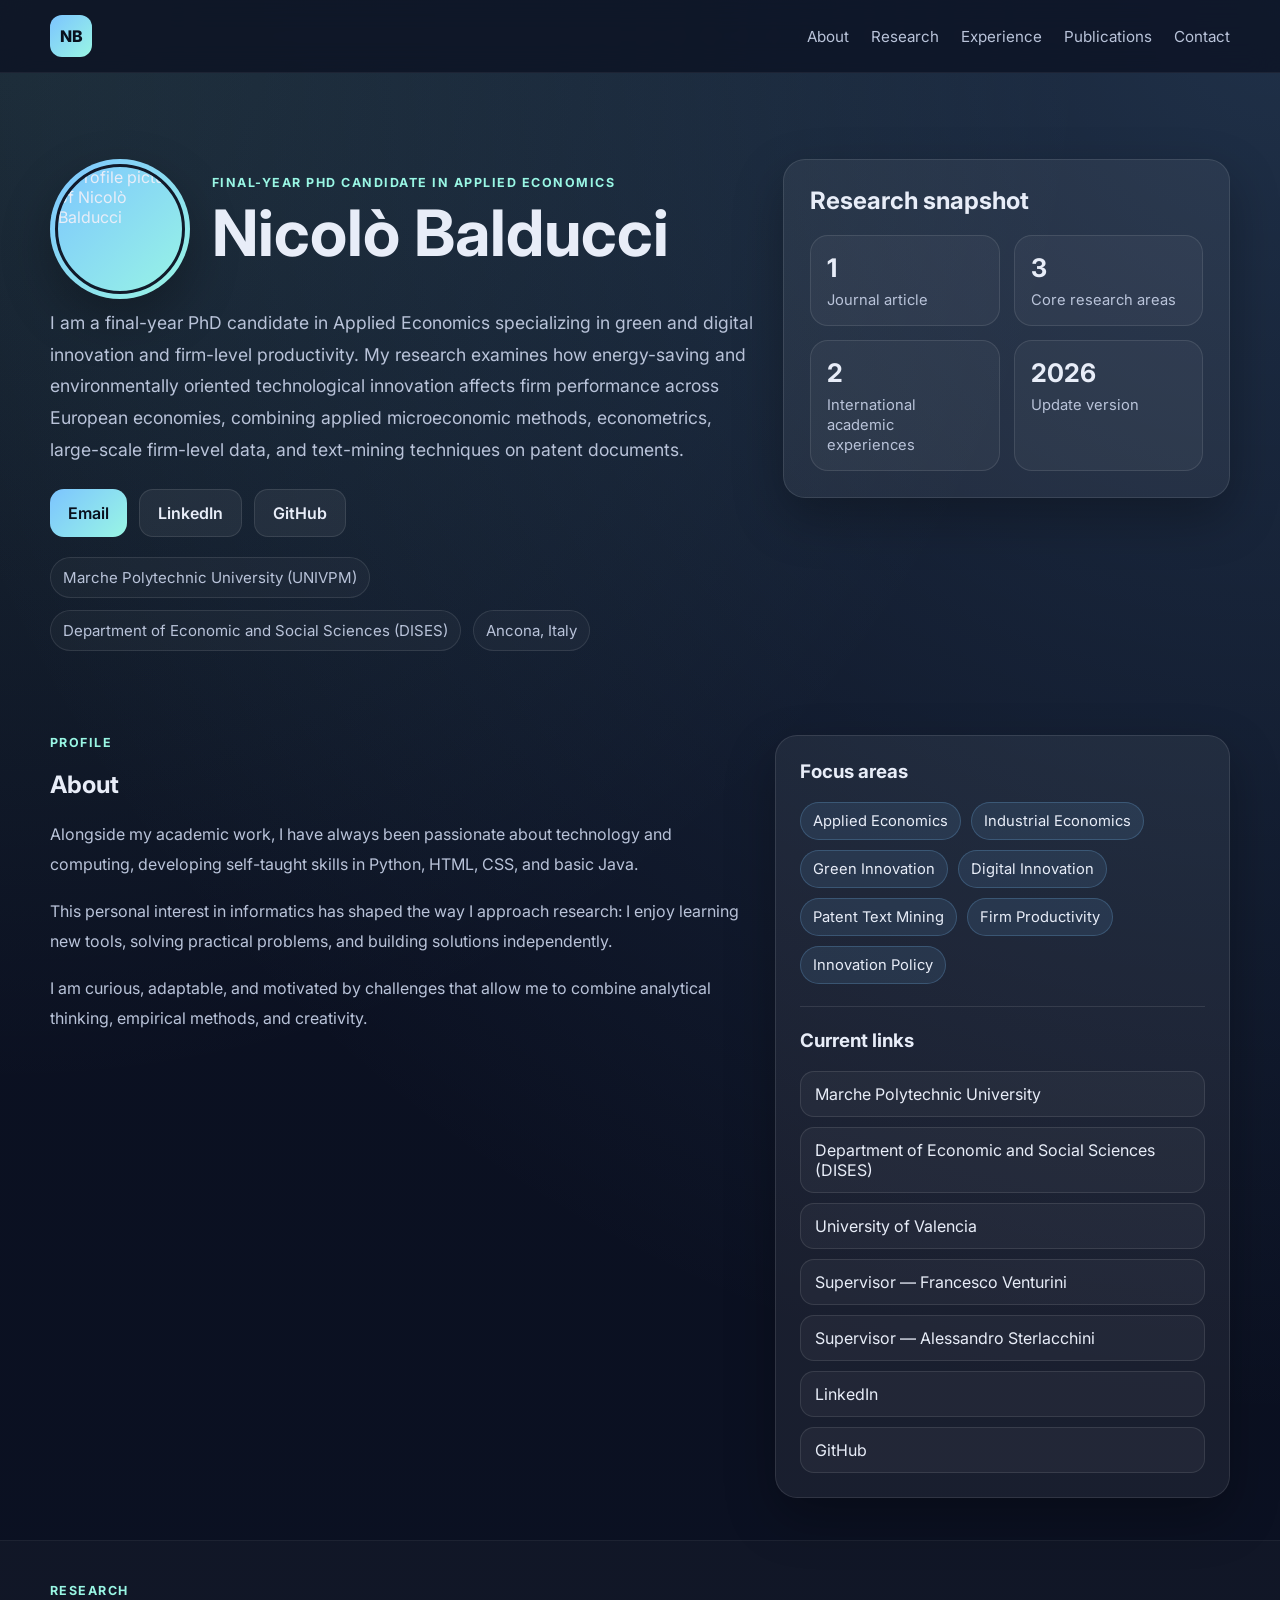
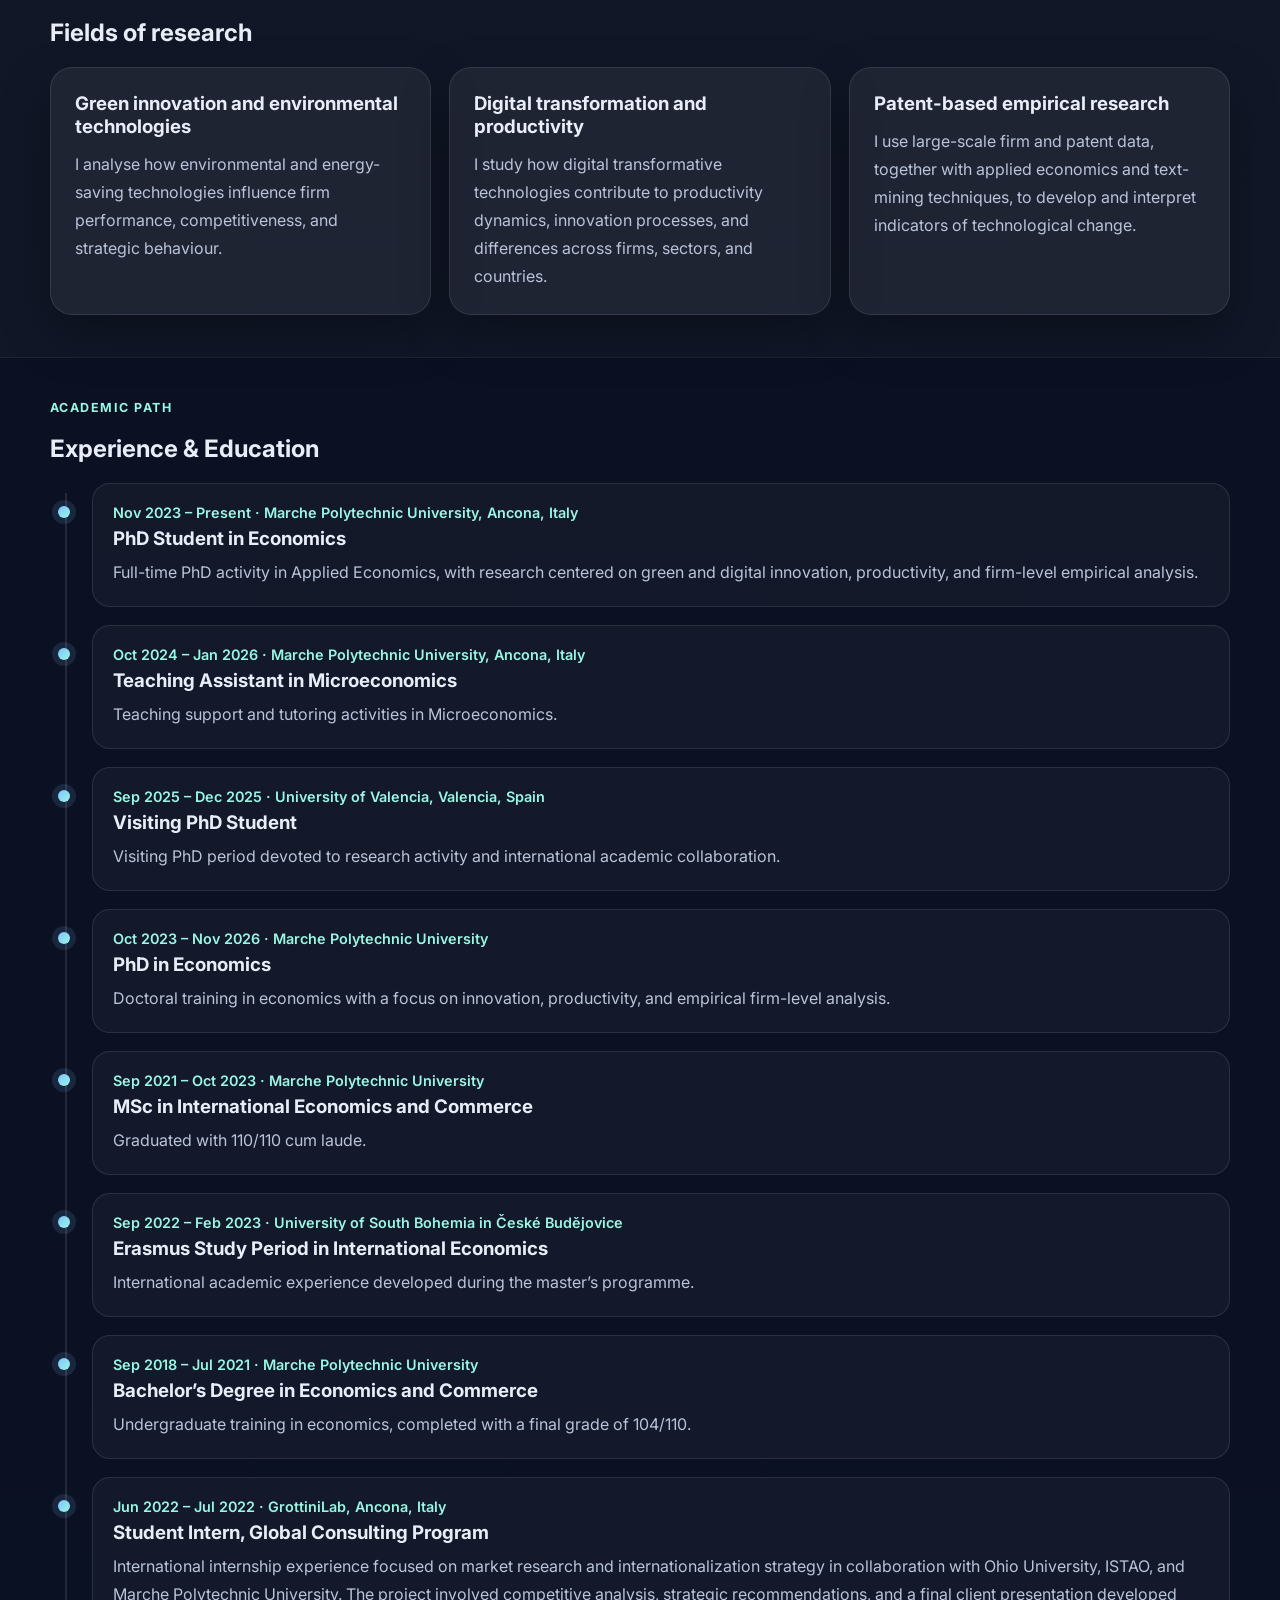
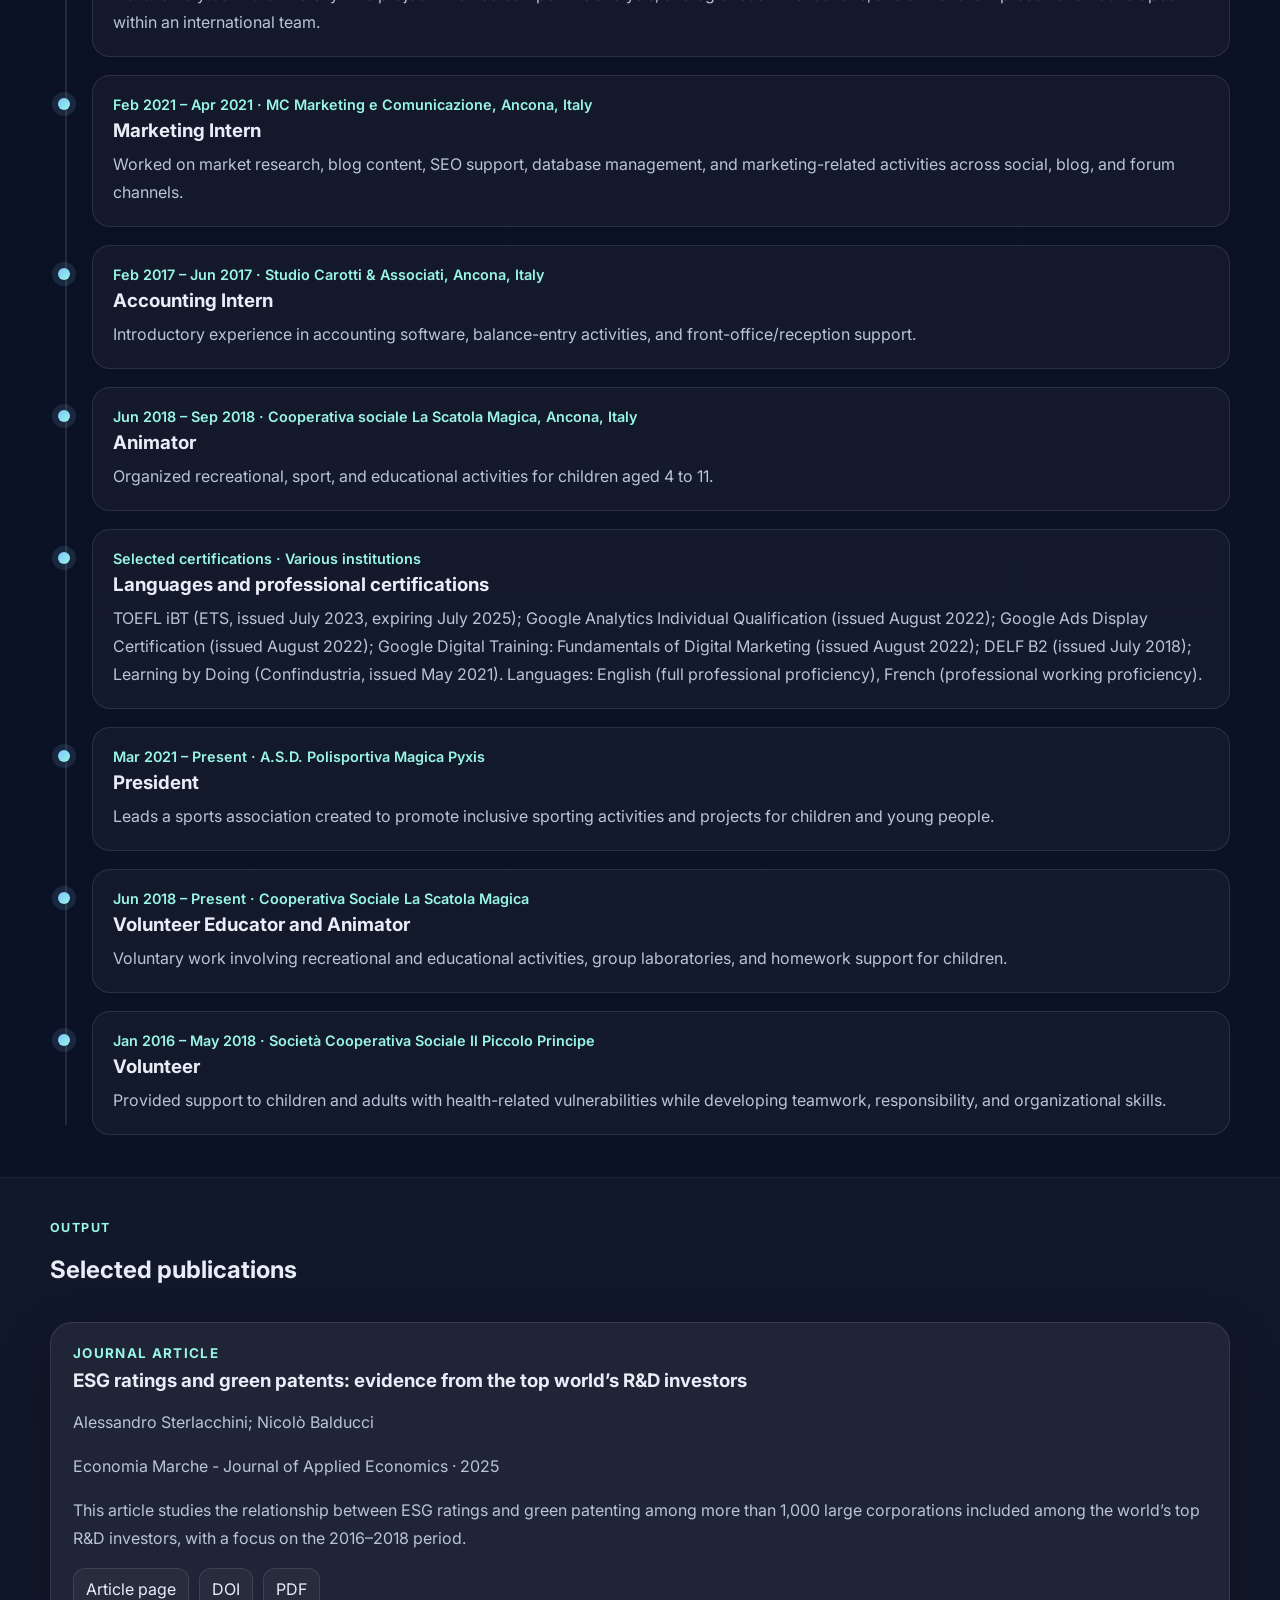
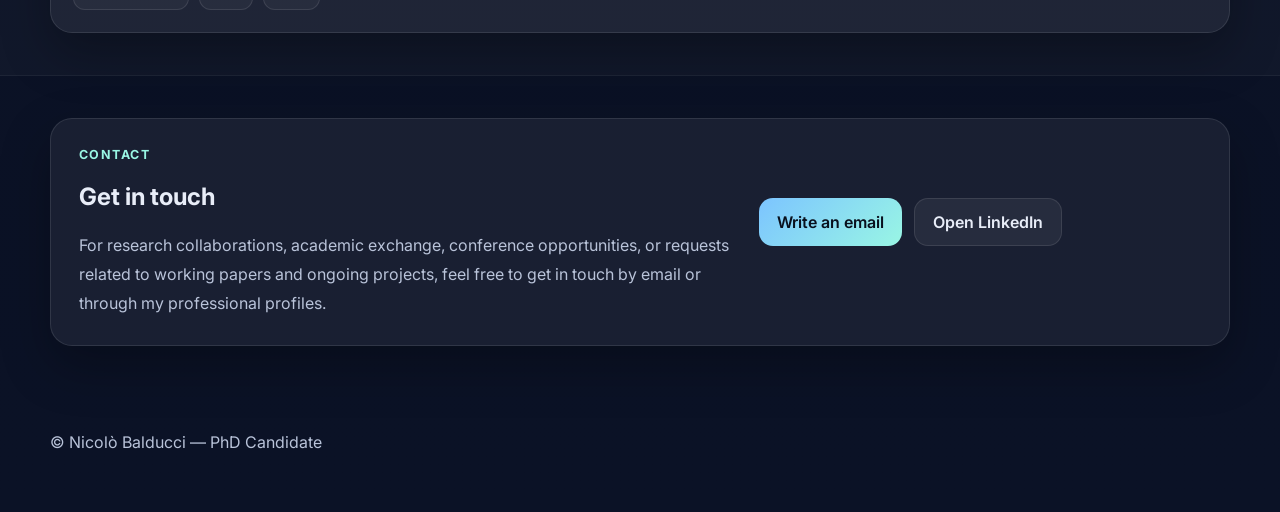
==== index.html @ 49cfbae8 "Initial portfolio upload" ====
<!DOCTYPE html>
<html lang="en">
<head>
  <meta charset="UTF-8" />
  <meta name="viewport" content="width=device-width, initial-scale=1.0" />
  <title>Nicolò Balducci | Portfolio</title>
  <meta name="description" content="Academic website of Nicolò Balducci, PhD candidate in Applied Economics." />
  <link rel="preconnect" href="https://fonts.googleapis.com">
  <link rel="preconnect" href="https://fonts.gstatic.com" crossorigin>
  <link href="https://fonts.googleapis.com/css2?family=Inter:wght@400;500;600;700;800&display=swap" rel="stylesheet">
  <link rel="stylesheet" href="styles.css" />
</head>
<body>
  <header class="site-header">
    <div class="container nav-wrap">
      <a class="brand" href="#top">NB</a>
      <nav class="nav">
        <a href="#about">About</a>
        <a href="#research">Research</a>
        <a href="#experience">Experience</a>
        <a href="#publications">Publications</a>
        <a href="#contact">Contact</a>
      </nav>
    </div>
  </header>

  <main id="top">
    <section class="hero">
      <div class="container hero-grid">
        <div>
          <div class="hero-intro">
            <div class="hero-photo-wrap">
              <img id="hero-photo" class="hero-photo" alt="Profile picture of Nicolò Balducci" />
            </div>
            <div>
              <p class="eyebrow" id="hero-role"></p>
              <h1 id="hero-name"></h1>
            </div>
          </div>
          <p class="hero-text" id="hero-summary"></p>
          <div class="hero-actions" id="hero-actions"></div>
          <ul class="meta-list" id="hero-meta"></ul>
        </div>
        <aside class="hero-card">
          <h2>Research snapshot</h2>
          <div class="stat-grid" id="stats"></div>
        </aside>
      </div>
    </section>

    <section class="section" id="about">
      <div class="container two-col">
        <div>
          <p class="section-label">Profile</p>
          <h2>About</h2>
          <div id="about-content" class="prose"></div>
        </div>
        <div class="panel">
          <h3>Focus areas</h3>
          <ul class="tag-list" id="research-tags"></ul>
          <div class="divider"></div>
          <h3>Current links</h3>
          <div class="links-list" id="profile-links"></div>
        </div>
      </div>
    </section>

    <section class="section alt" id="research">
      <div class="container">
        <p class="section-label">Research</p>
        <h2>Fields of research</h2>
        <div class="card-grid" id="research-grid"></div>
      </div>
    </section>

    <section class="section" id="experience">
      <div class="container">
        <p class="section-label">Academic path</p>
        <h2>Experience & Education</h2>
        <div class="timeline" id="timeline"></div>
      </div>
    </section>

    <section class="section alt" id="publications">
      <div class="container">
        <div class="section-head">
          <div>
            <p class="section-label">Output</p>
            <h2>Selected publications</h2>
          </div>
          <p class="section-note"></p>
        </div>
        <div class="publication-list" id="publication-list"></div>
      </div>
    </section>

    <section class="section" id="contact">
      <div class="container contact-box">
        <div>
          <p class="section-label">Contact</p>
          <h2>Get in touch</h2>
          <p id="contact-text"></p>
        </div>
        <div class="contact-actions" id="contact-actions"></div>
      </div>
    </section>
  </main>

  <footer class="site-footer">
    <div class="container footer-wrap">
      <p id="footer-text"></p>
      <p class="footer-note"></p>
    </div>
  </footer>

  <script src="data.js"></script>
  <script src="script.js"></script>
</body>
</html>
---- styles.css ----
:root {
  --bg: #0b1020;
  --bg-soft: #121933;
  --panel: rgba(255,255,255,0.06);
  --panel-strong: rgba(255,255,255,0.09);
  --text: #e8edf8;
  --muted: #b9c3d9;
  --accent: #7cc4ff;
  --accent-2: #99f6e4;
  --border: rgba(255,255,255,0.10);
  --shadow: 0 20px 50px rgba(0,0,0,0.28);
  --radius: 22px;
  --max: 1180px;
}
* { box-sizing: border-box; }
html { scroll-behavior: smooth; }
body {
  margin: 0;
  font-family: 'Inter', system-ui, sans-serif;
  background:
    radial-gradient(circle at top right, rgba(124,196,255,0.18), transparent 26%),
    radial-gradient(circle at top left, rgba(153,246,228,0.12), transparent 20%),
    linear-gradient(180deg, #0b1020 0%, #0b1226 100%);
  color: var(--text);
}
.container { width: min(var(--max), calc(100% - 32px)); margin: 0 auto; }
.site-header {
  position: sticky; top: 0; z-index: 30;
  backdrop-filter: blur(14px);
  background: rgba(11,16,32,0.72);
  border-bottom: 1px solid rgba(255,255,255,0.06);
}
.nav-wrap {
  display: flex; align-items: center; justify-content: space-between;
  min-height: 72px;
}
.brand {
  display: inline-grid; place-items: center;
  width: 42px; height: 42px; border-radius: 12px;
  background: linear-gradient(135deg, var(--accent), var(--accent-2));
  color: #09101d; font-weight: 800; text-decoration: none;
}
.nav { display: flex; gap: 22px; flex-wrap: wrap; }
.nav a { color: var(--muted); text-decoration: none; font-size: 0.95rem; }
.nav a:hover { color: var(--text); }
.hero { padding: 86px 0 42px; }
.hero-grid {
  display: grid; grid-template-columns: 1.5fr 0.95fr; gap: 28px; align-items: start;
}

.hero-intro {
  display: grid;
  grid-template-columns: 140px 1fr;
  gap: 22px;
  align-items: center;
  margin-bottom: 8px;
}
.hero-photo-wrap {
  width: 140px;
  height: 140px;
  border-radius: 50%;
  padding: 5px;
  background: linear-gradient(135deg, var(--accent), var(--accent-2));
  box-shadow: var(--shadow);
}
.hero-photo {
  width: 100%;
  height: 100%;
  display: block;
  object-fit: cover;
  object-position: center top;
  border-radius: 50%;
  border: 3px solid rgba(11,16,32,0.95);
}
.eyebrow, .section-label {
  text-transform: uppercase; letter-spacing: 0.12em; color: var(--accent-2);
  font-weight: 700; font-size: 0.78rem; margin: 0 0 10px;
}
h1 { font-size: clamp(2.2rem, 5vw, 4.5rem); line-height: 1.02; margin: 0 0 18px; }
.hero-text {
  color: var(--muted); font-size: 1.1rem; line-height: 1.8; max-width: 780px; margin: 0 0 24px;
}
.hero-actions, .contact-actions { display: flex; flex-wrap: wrap; gap: 12px; margin-bottom: 20px; }
.button, .button-secondary {
  padding: 13px 18px; border-radius: 14px; text-decoration: none; font-weight: 600;
  display: inline-flex; align-items: center; gap: 8px; transition: transform .2s ease, opacity .2s ease;
}
.button { background: linear-gradient(135deg, var(--accent), var(--accent-2)); color: #09101d; }
.button-secondary { background: var(--panel); color: var(--text); border: 1px solid var(--border); }
.button:hover, .button-secondary:hover { transform: translateY(-1px); opacity: 0.95; }
.meta-list {
  list-style: none; padding: 0; margin: 0; display: flex; flex-wrap: wrap; gap: 12px;
}
.meta-list li {
  padding: 10px 12px; border: 1px solid var(--border); border-radius: 999px; color: var(--muted);
  background: rgba(255,255,255,0.03); font-size: 0.94rem;
}
.hero-card, .panel, .research-card, .pub-card, .contact-box {
  background: var(--panel); border: 1px solid var(--border); border-radius: var(--radius); box-shadow: var(--shadow);
}
.hero-card { padding: 26px; }
.hero-card h2, .panel h3 { margin-top: 0; }
.stat-grid {
  display: grid; grid-template-columns: 1fr 1fr; gap: 14px;
}
.stat {
  background: rgba(255,255,255,0.04); border: 1px solid var(--border); border-radius: 18px; padding: 16px;
}
.stat strong { display: block; font-size: 1.6rem; margin-bottom: 6px; }
.stat span { color: var(--muted); font-size: 0.92rem; }
.section { padding: 42px 0; }
.section.alt { background: rgba(255,255,255,0.025); border-top: 1px solid rgba(255,255,255,0.05); border-bottom: 1px solid rgba(255,255,255,0.05); }
.two-col { display: grid; grid-template-columns: 1.3fr 0.85fr; gap: 28px; }
.prose p { color: var(--muted); line-height: 1.9; margin: 0 0 16px; }
.panel { padding: 24px; }
.tag-list {
  list-style: none; padding: 0; margin: 0; display: flex; flex-wrap: wrap; gap: 10px;
}
.tag-list li {
  padding: 9px 12px; border-radius: 999px; background: rgba(124,196,255,0.10); border: 1px solid rgba(124,196,255,0.22);
  color: var(--text); font-size: 0.92rem;
}
.divider { height: 1px; background: var(--border); margin: 22px 0; }
.links-list { display: grid; gap: 10px; }
.links-list a { color: var(--text); text-decoration: none; padding: 12px 14px; border-radius: 14px; background: rgba(255,255,255,0.04); border: 1px solid var(--border); }
.card-grid {
  display: grid; grid-template-columns: repeat(3, 1fr); gap: 18px;
}
.research-card { padding: 24px; }
.research-card h3 { margin-top: 0; margin-bottom: 12px; }
.research-card p { margin: 0; color: var(--muted); line-height: 1.75; }
.timeline { position: relative; display: grid; gap: 18px; }
.timeline::before {
  content: ''; position: absolute; left: 15px; top: 10px; bottom: 10px; width: 2px; background: rgba(255,255,255,0.10);
}
.timeline-item {
  position: relative; margin-left: 42px; background: rgba(255,255,255,0.035); border: 1px solid var(--border);
  padding: 20px; border-radius: 18px;
}
.timeline-item::before {
  content: ''; position: absolute; left: -35px; top: 22px; width: 12px; height: 12px; border-radius: 50%;
  background: linear-gradient(135deg, var(--accent), var(--accent-2)); box-shadow: 0 0 0 6px rgba(124,196,255,0.12);
}
.timeline-meta { color: var(--accent-2); font-size: 0.9rem; font-weight: 600; margin-bottom: 6px; }
.timeline-item h3 { margin: 0 0 8px; }
.timeline-item p { margin: 0; color: var(--muted); line-height: 1.75; }
.section-head { display: flex; justify-content: space-between; align-items: end; gap: 18px; margin-bottom: 18px; }
.section-note { color: var(--muted); }
.publication-list { display: grid; gap: 18px; }
.pub-card { padding: 22px; }
.pub-type { color: var(--accent-2); font-size: 0.84rem; text-transform: uppercase; letter-spacing: 0.10em; font-weight: 700; }
.pub-card h3 { margin: 8px 0 10px; }
.pub-authors, .pub-meta, .pub-abstract { color: var(--muted); line-height: 1.75; }
.pub-links { display: flex; flex-wrap: wrap; gap: 10px; margin-top: 14px; }
.pub-links a {
  text-decoration: none; color: var(--text); background: rgba(255,255,255,0.04); border: 1px solid var(--border);
  padding: 10px 12px; border-radius: 12px;
}
.contact-box {
  padding: 28px; display: grid; grid-template-columns: 1.2fr 0.8fr; gap: 18px; align-items: center;
}
#contact-text { color: var(--muted); line-height: 1.8; margin: 0; }
.site-footer { padding: 28px 0 44px; }
.footer-wrap { display: flex; justify-content: space-between; gap: 18px; color: var(--muted); }
.footer-note { text-align: right; }
code {
  font-family: ui-monospace, SFMono-Regular, Menlo, Consolas, monospace;
  background: rgba(255,255,255,0.05); padding: 2px 6px; border-radius: 8px;
}
@media (max-width: 960px) {
  .hero-grid, .two-col, .contact-box, .card-grid { grid-template-columns: 1fr; }
  .section-head, .footer-wrap { flex-direction: column; align-items: start; }
  .footer-note { text-align: left; }
}
@media (max-width: 640px) {
  .nav { gap: 14px; }
  .hero { padding-top: 48px; }
  .hero-intro { grid-template-columns: 1fr; }
  .hero-photo-wrap { width: 120px; height: 120px; }
  .stat-grid { grid-template-columns: 1fr; }
  .timeline-item { margin-left: 34px; }
  .timeline::before { left: 11px; }
}
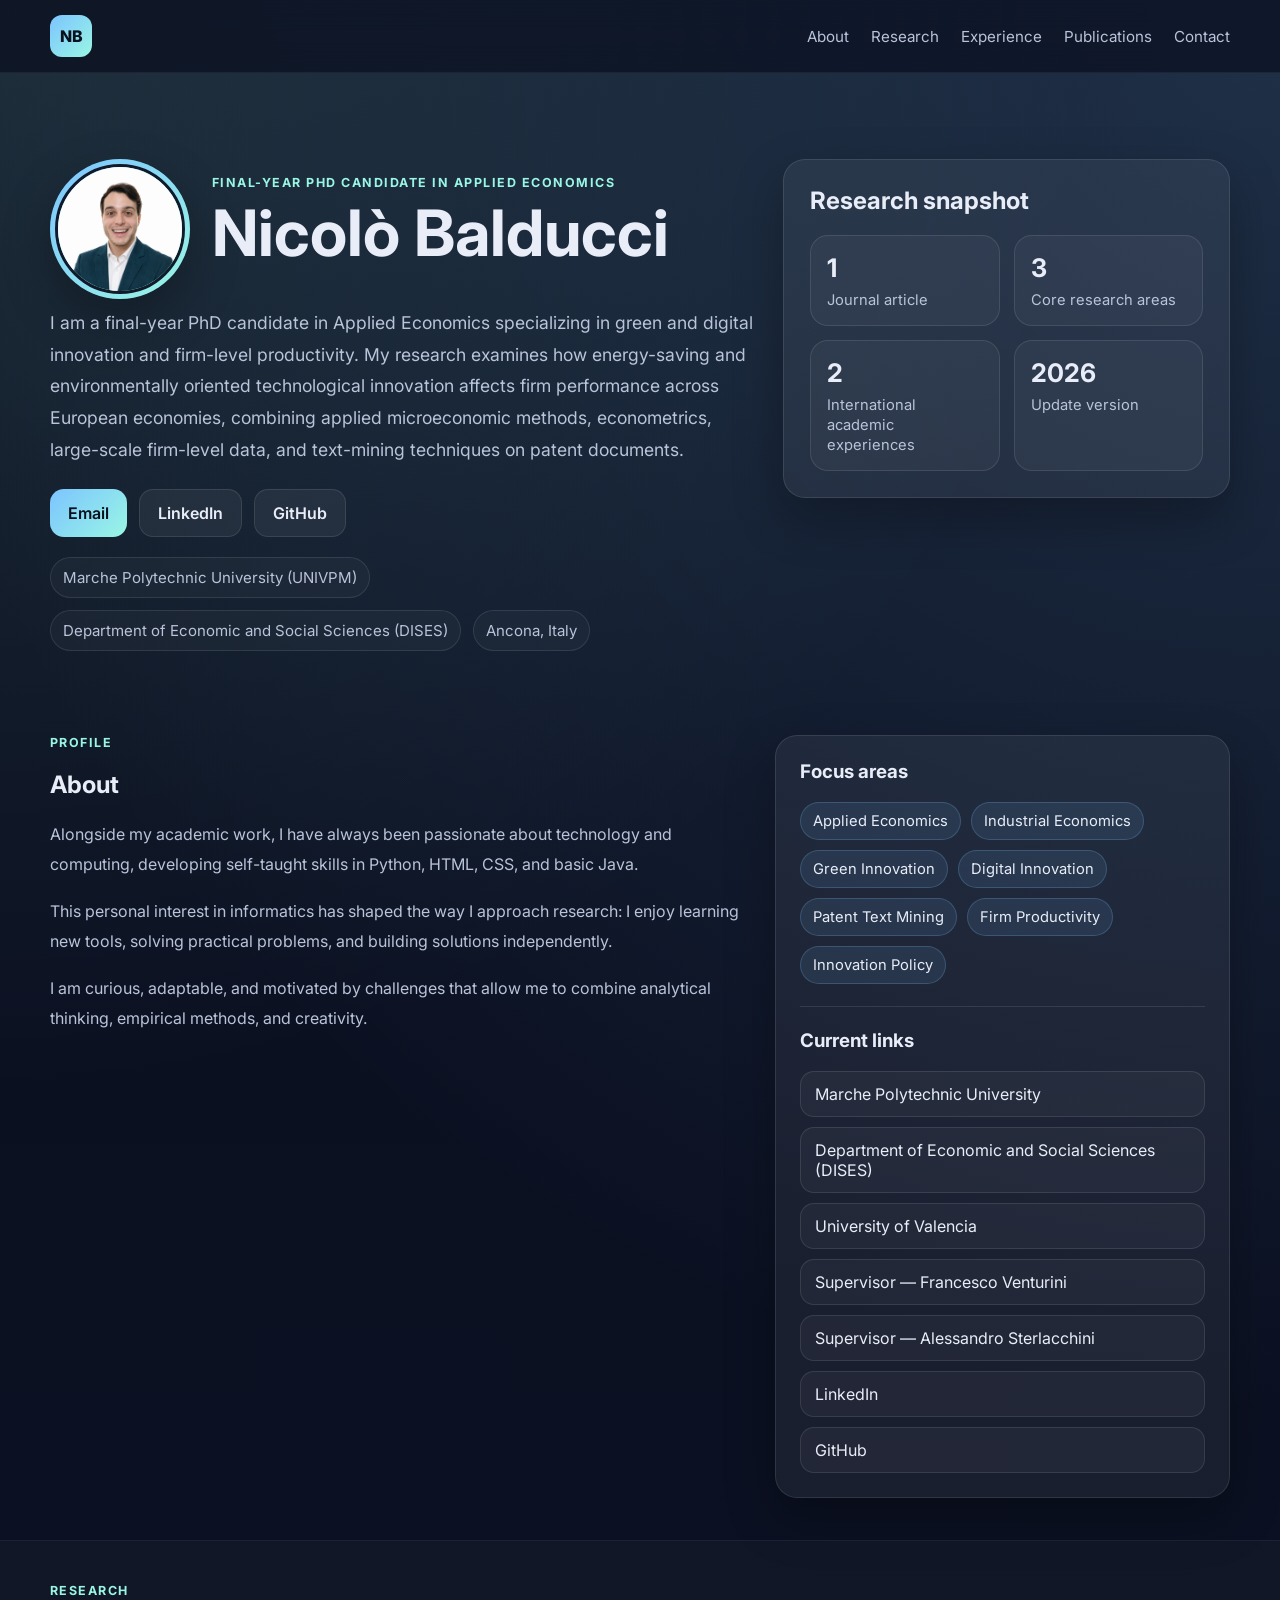
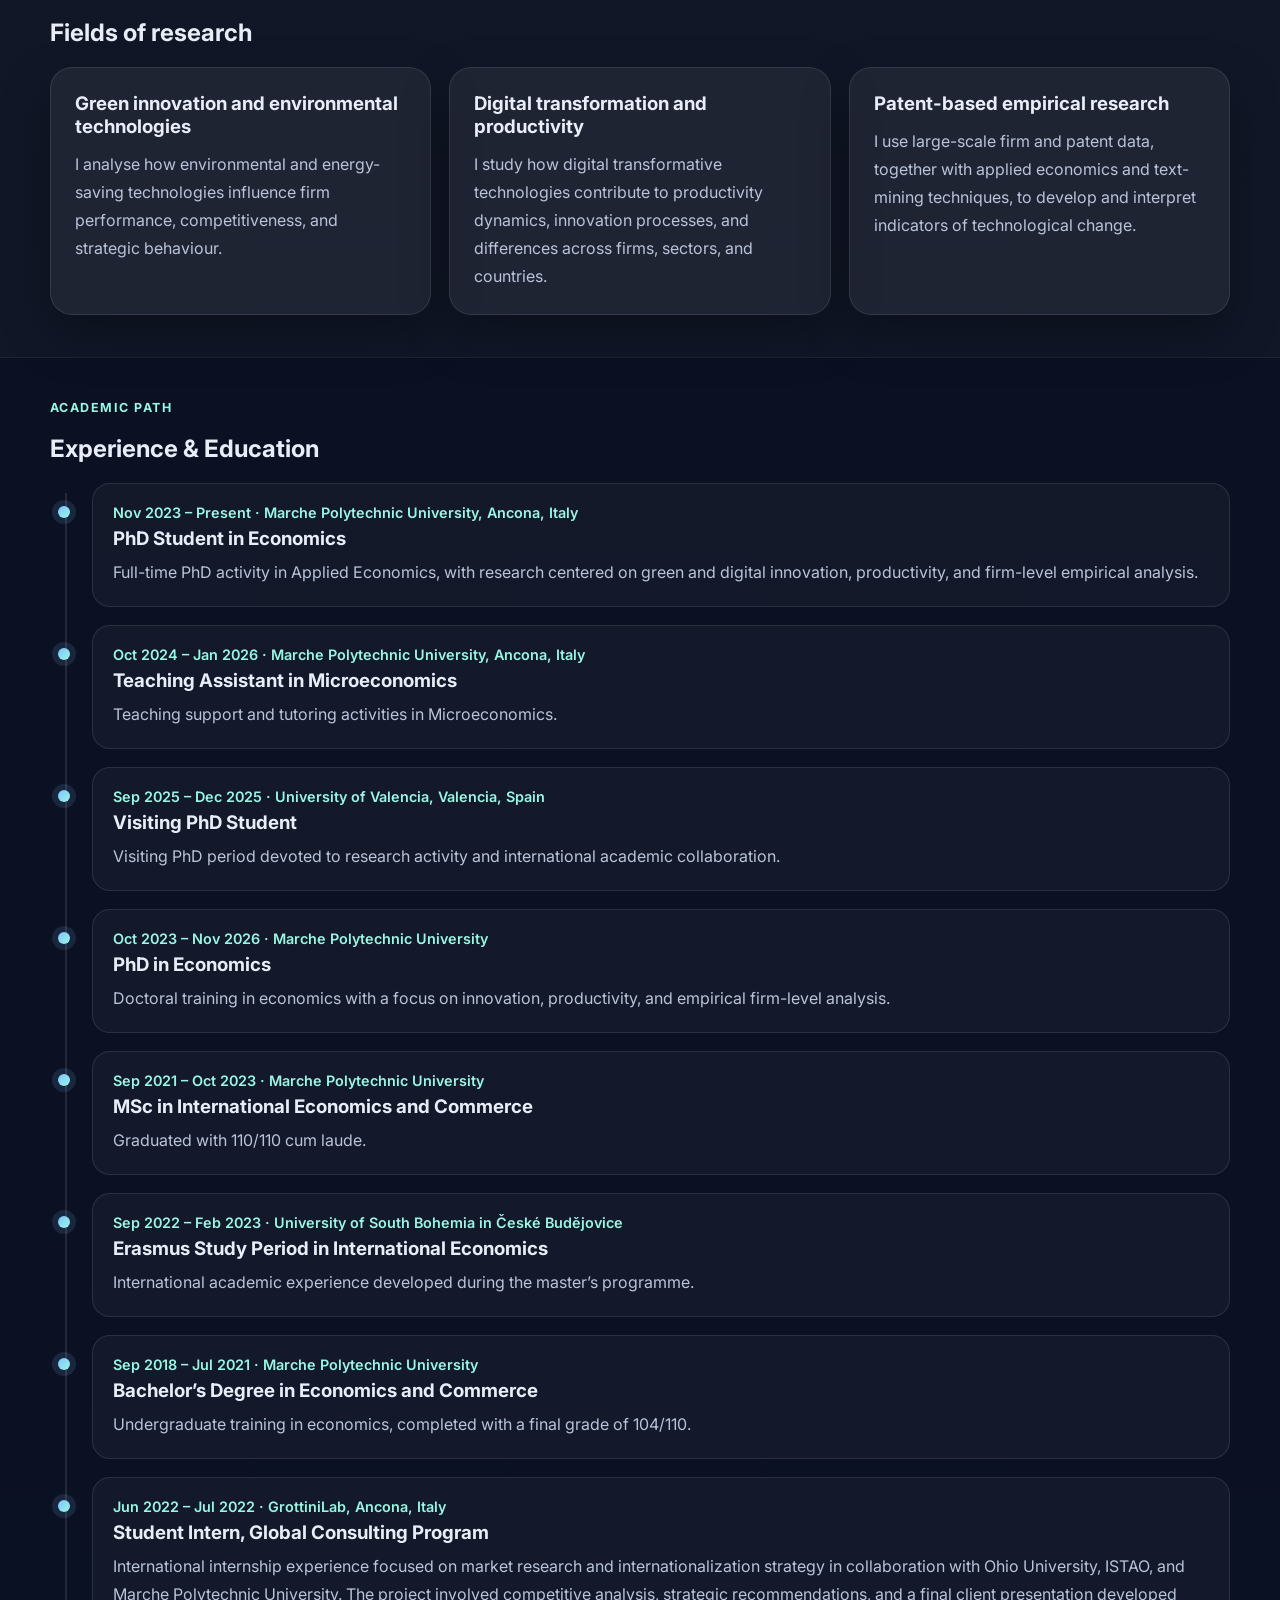
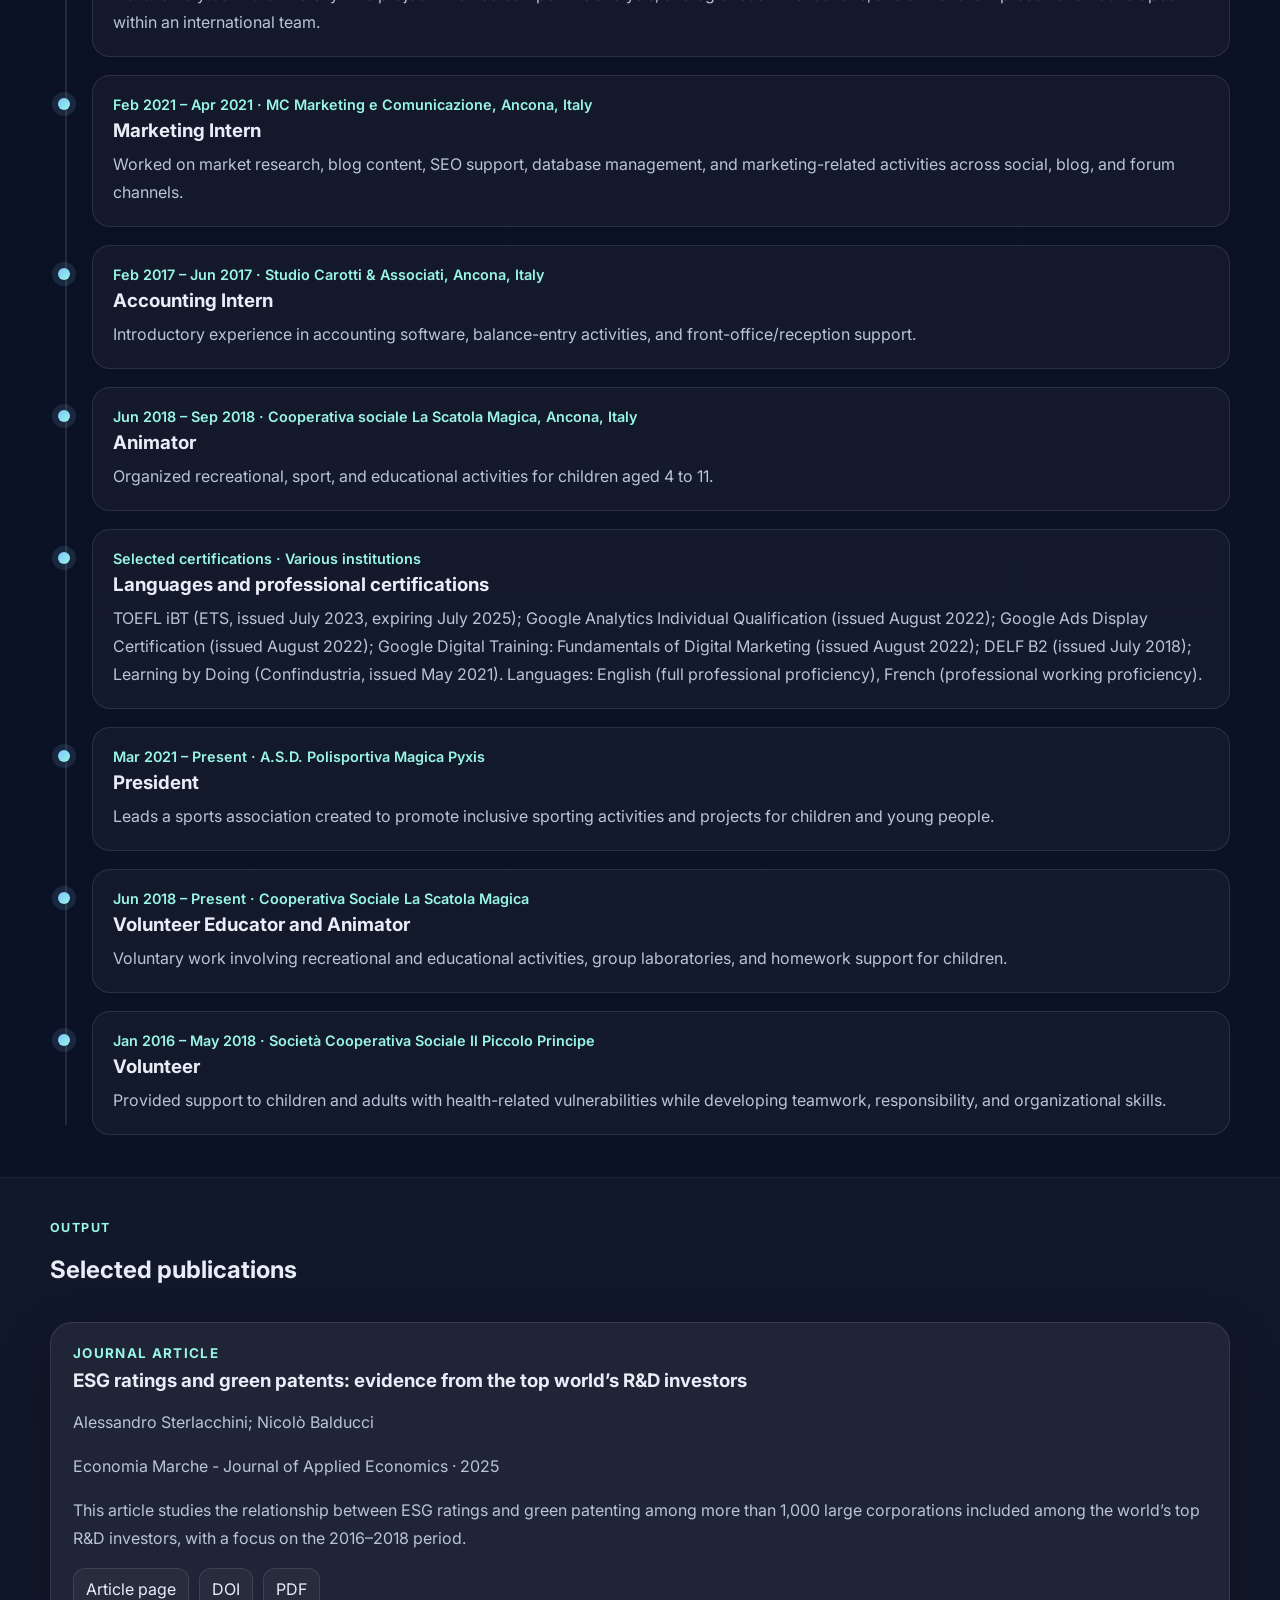
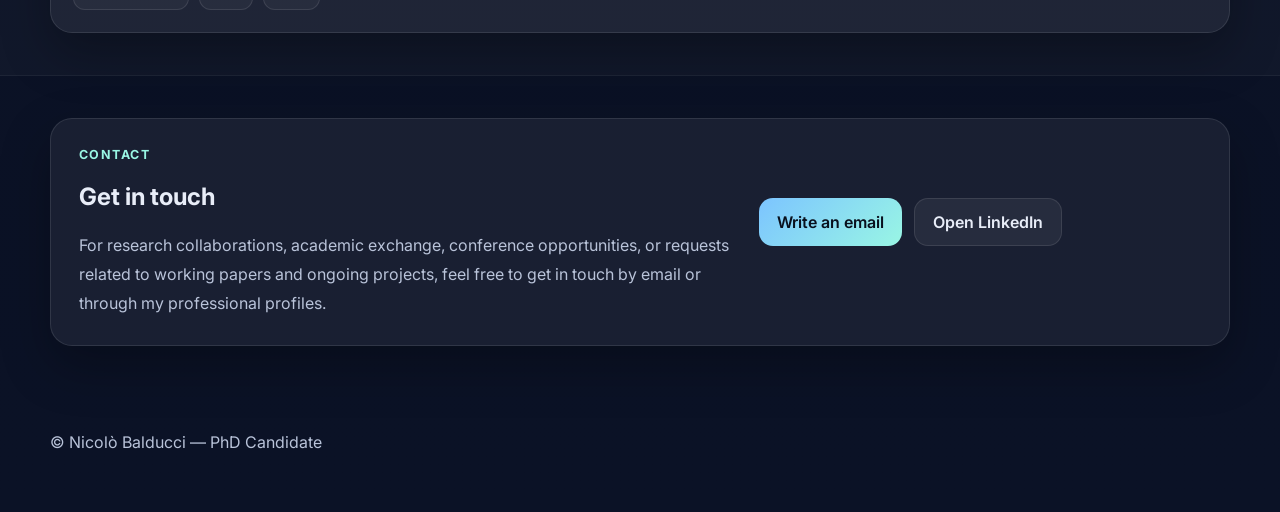
==== commit c8f3487a: "Update index.html" ====
--- a/index.html
+++ b/index.html
@@ -2,12 +2,36 @@
 <html lang="en">
 <head>
   <meta charset="UTF-8" />
+
   <meta name="viewport" content="width=device-width, initial-scale=1.0" />
-  <title>Nicolò Balducci | Portfolio</title>
-  <meta name="description" content="Academic website of Nicolò Balducci, PhD candidate in Applied Economics." />
-  <link rel="preconnect" href="https://fonts.googleapis.com">
-  <link rel="preconnect" href="https://fonts.gstatic.com" crossorigin>
-  <link href="https://fonts.googleapis.com/css2?family=Inter:wght@400;500;600;700;800&display=swap" rel="stylesheet">
+
+  <title>Nicolò Balducci | Research Portfolio</title>
+
+  <meta
+    name="description"
+    content="Academic research portfolio of Nicolò Balducci, PhD candidate in Applied Economics, with research interests in green innovation, digital transformation, patents, productivity and firm-level data."
+  />
+
+  <meta name="author" content="Nicolò Balducci" />
+
+  <link rel="canonical" href="https://nicolo-balducci.github.io/Nicolo-Balducci/" />
+
+  <meta property="og:title" content="Nicolò Balducci | Research Portfolio" />
+  <meta
+    property="og:description"
+    content="Academic research portfolio of Nicolò Balducci, PhD candidate in Applied Economics."
+  />
+  <meta property="og:type" content="website" />
+  <meta property="og:url" content="https://nicolo-balducci.github.io/Nicolo-Balducci/" />
+
+  <link rel="preconnect" href="https://fonts.googleapis.com" />
+  <link rel="preconnect" href="https://fonts.gstatic.com" crossorigin />
+
+  <link
+    href="https://fonts.googleapis.com/css2?family=Inter:wght@400;500;600;700;800&display=swap"
+    rel="stylesheet"
+  />
+
   <link rel="stylesheet" href="styles.css" />
 </head>
 <body>
